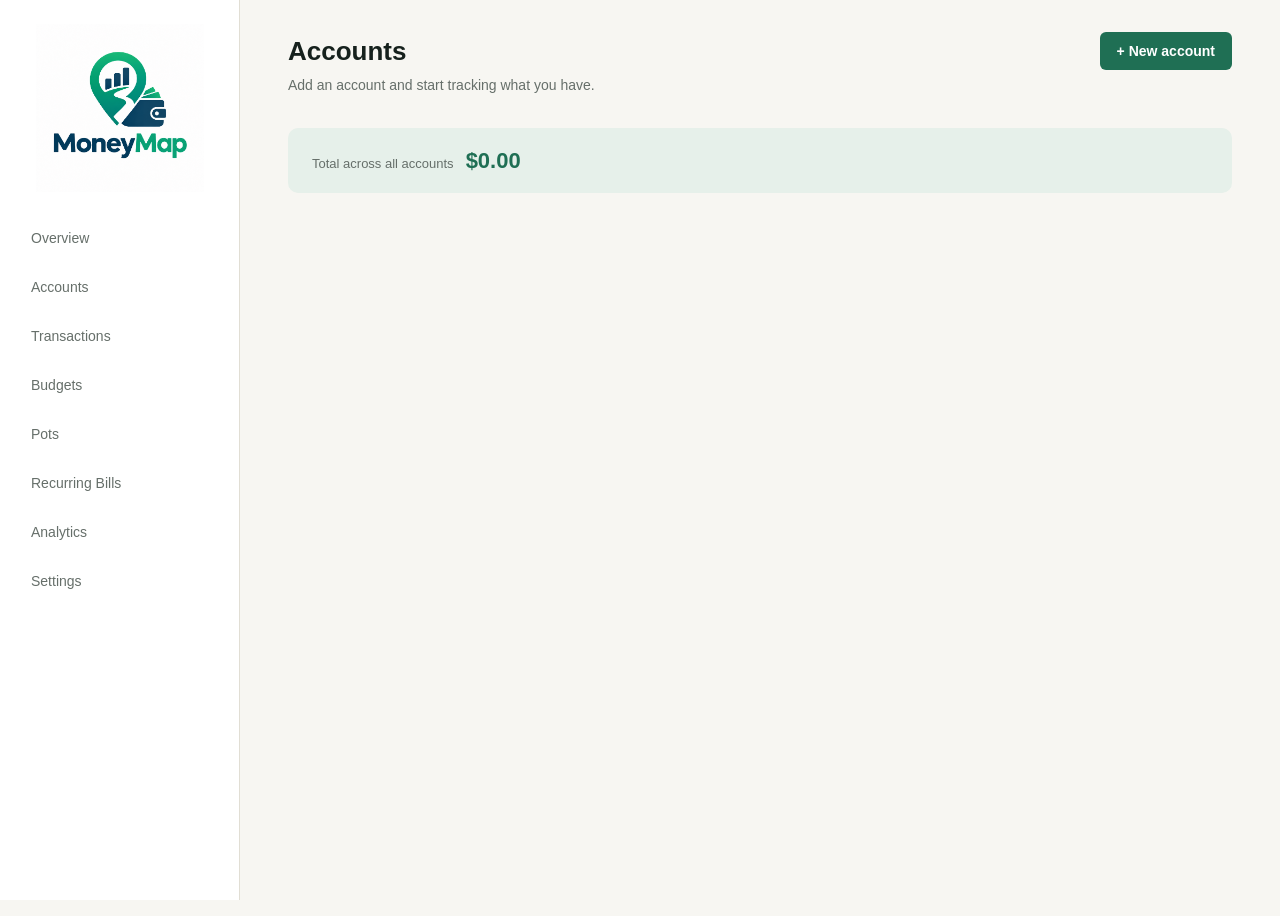
==== index.html @ a2ea4bdc "Module 1: project structure, data layer, and Accounts" ====
<!DOCTYPE html>
<html lang="en">
<head>
  <meta charset="UTF-8" />
  <meta http-equiv="refresh" content="0; url=accounts.html" />
  <title>MoneyMap</title>
  <link rel="icon" href="assets/images/MoneyMap_logo.png" />
</head>
<body>
  <p>Redirecting to <a href="accounts.html">MoneyMap</a>&hellip;</p>
</body>
</html>
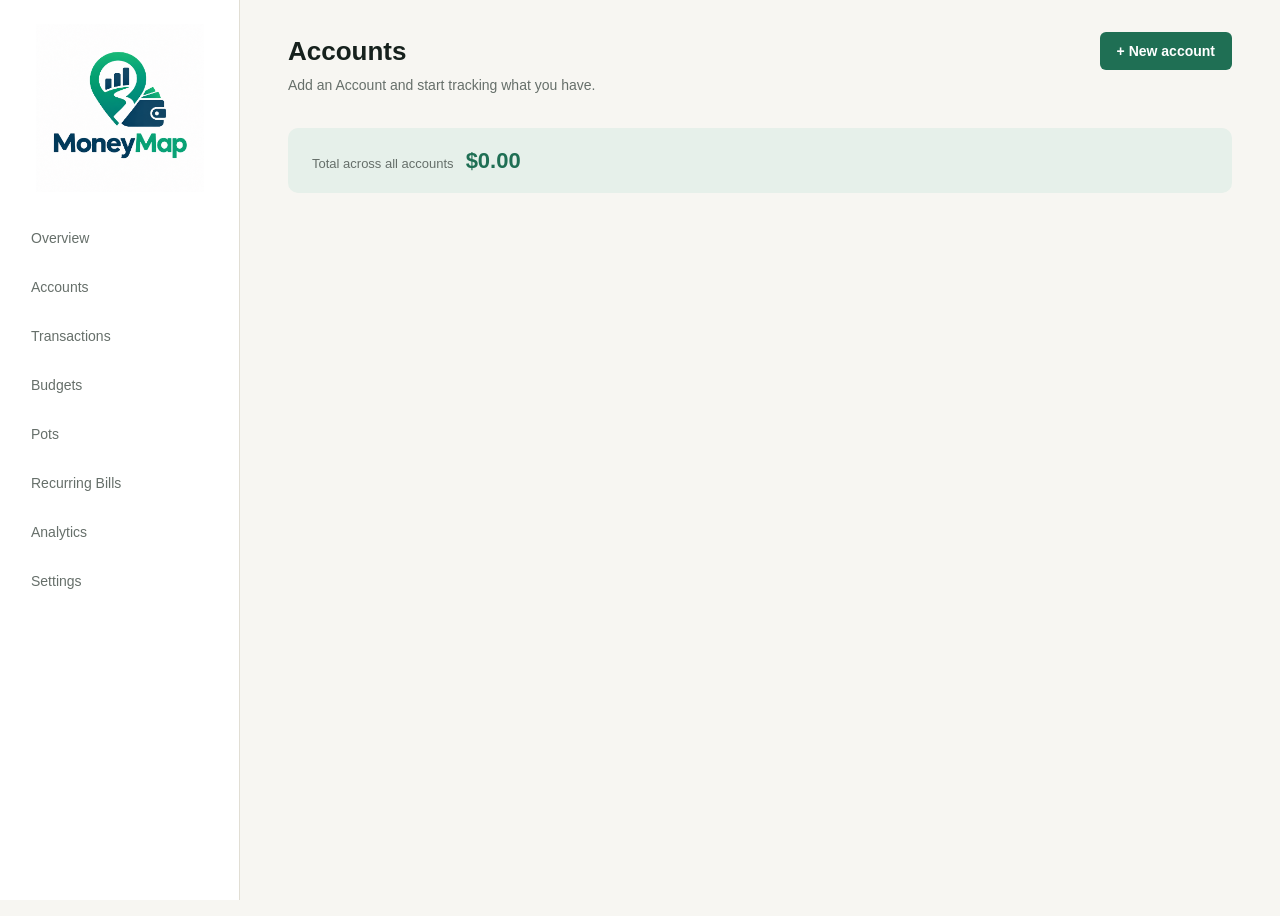
==== commit f6d3ffff: "Module 2: Transactions linked to Accounts" ====
--- a/index.html
+++ b/index.html
@@ -1,12 +1,15 @@
 <!DOCTYPE html>
 <html lang="en">
+
 <head>
   <meta charset="UTF-8" />
   <meta http-equiv="refresh" content="0; url=accounts.html" />
   <title>MoneyMap</title>
   <link rel="icon" href="assets/images/MoneyMap_logo.png" />
 </head>
+
 <body>
   <p>Redirecting to <a href="accounts.html">MoneyMap</a>&hellip;</p>
 </body>
-</html>
+
+</html>
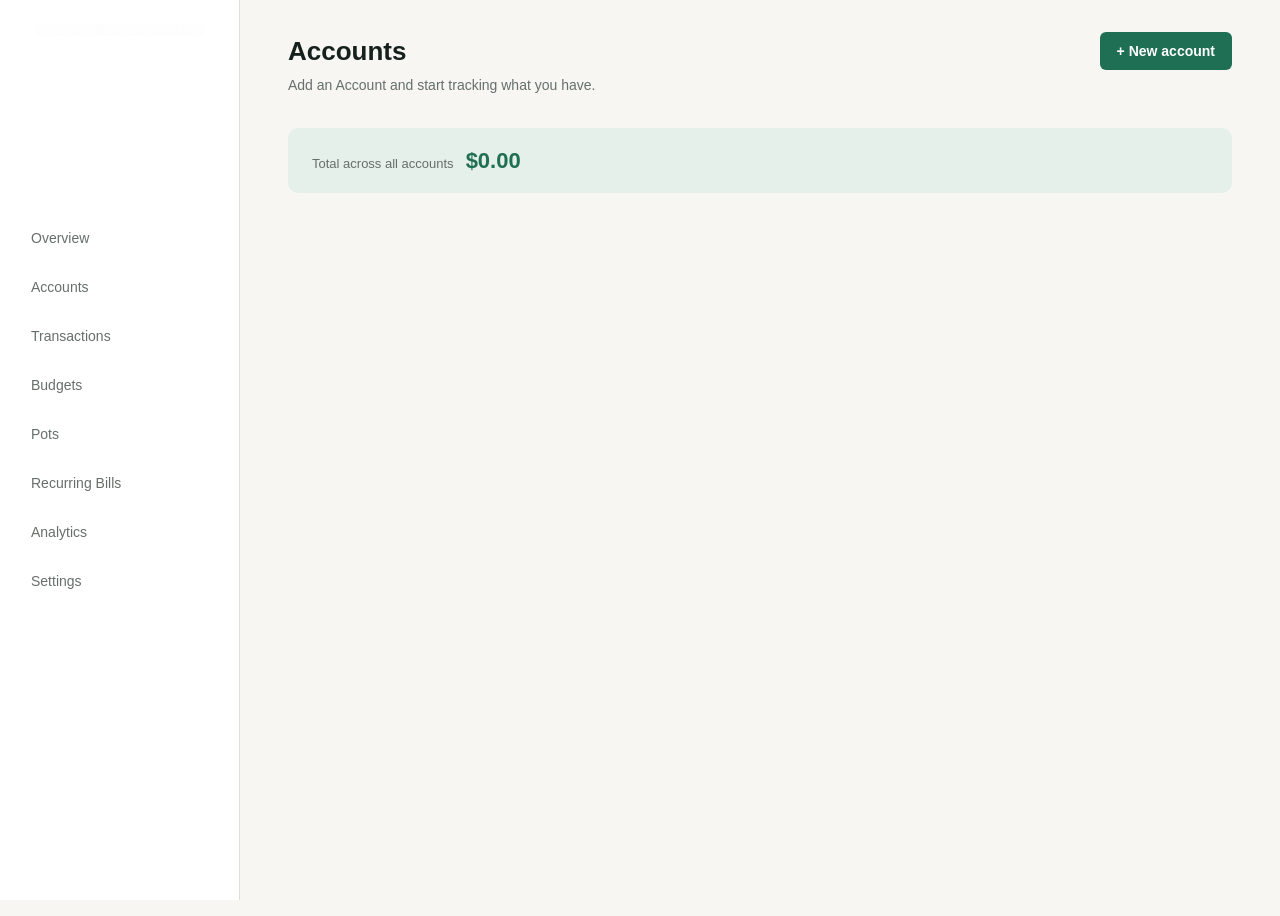
==== commit a698bc2d: "Module 3: Budgets and Pots" ====
--- a/index.html
+++ b/index.html
@@ -1,15 +1,12 @@
 <!DOCTYPE html>
 <html lang="en">
-
 <head>
   <meta charset="UTF-8" />
   <meta http-equiv="refresh" content="0; url=accounts.html" />
   <title>MoneyMap</title>
   <link rel="icon" href="assets/images/MoneyMap_logo.png" />
 </head>
-
 <body>
   <p>Redirecting to <a href="accounts.html">MoneyMap</a>&hellip;</p>
 </body>
-
-</html>+</html>
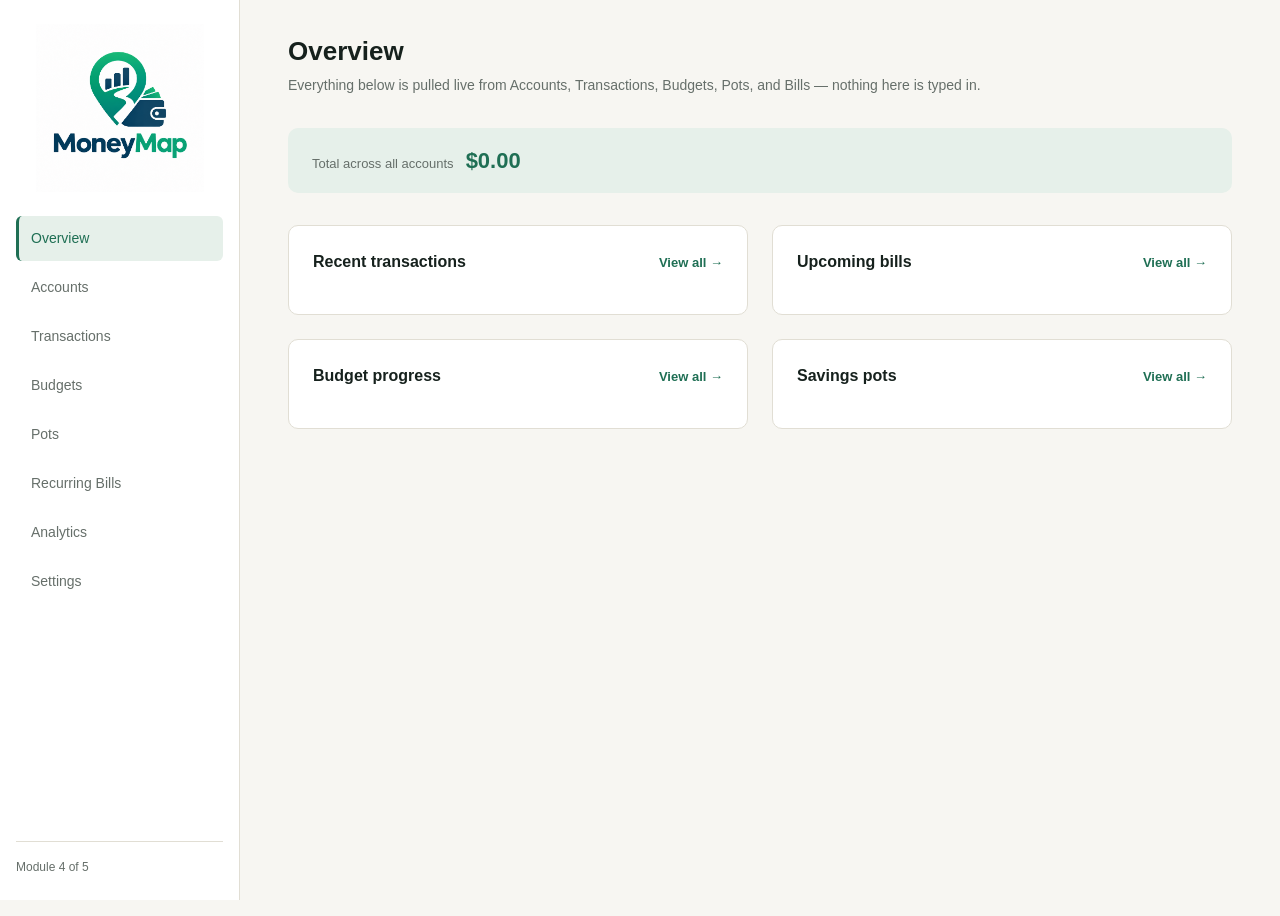
==== commit 32546d55: "Module 4: Recurring Bills and Overview dashboard" ====
--- a/index.html
+++ b/index.html
@@ -2,11 +2,11 @@
 <html lang="en">
 <head>
   <meta charset="UTF-8" />
-  <meta http-equiv="refresh" content="0; url=accounts.html" />
+  <meta http-equiv="refresh" content="0; url=overview.html" />
   <title>MoneyMap</title>
   <link rel="icon" href="assets/images/MoneyMap_logo.png" />
 </head>
 <body>
-  <p>Redirecting to <a href="accounts.html">MoneyMap</a>&hellip;</p>
+  <p>Redirecting to <a href="overview.html">MoneyMap</a>&hellip;</p>
 </body>
 </html>
